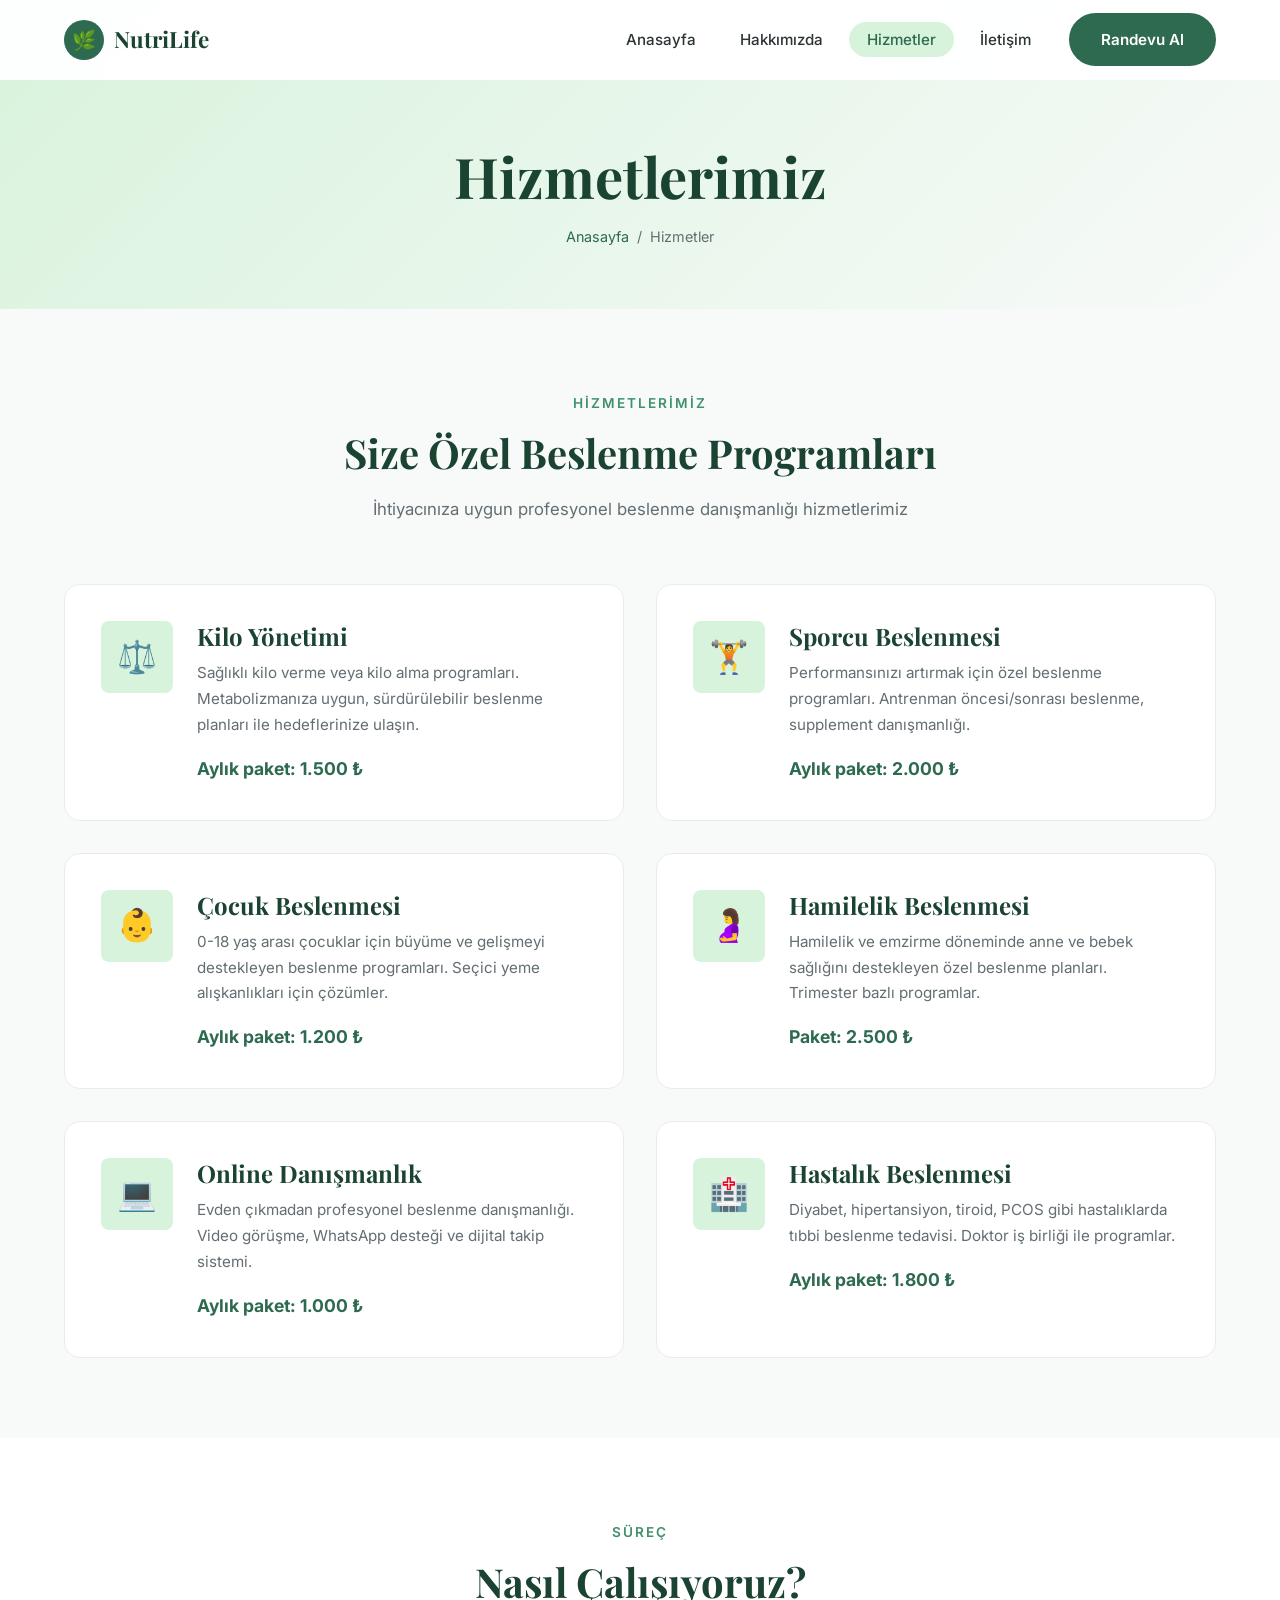
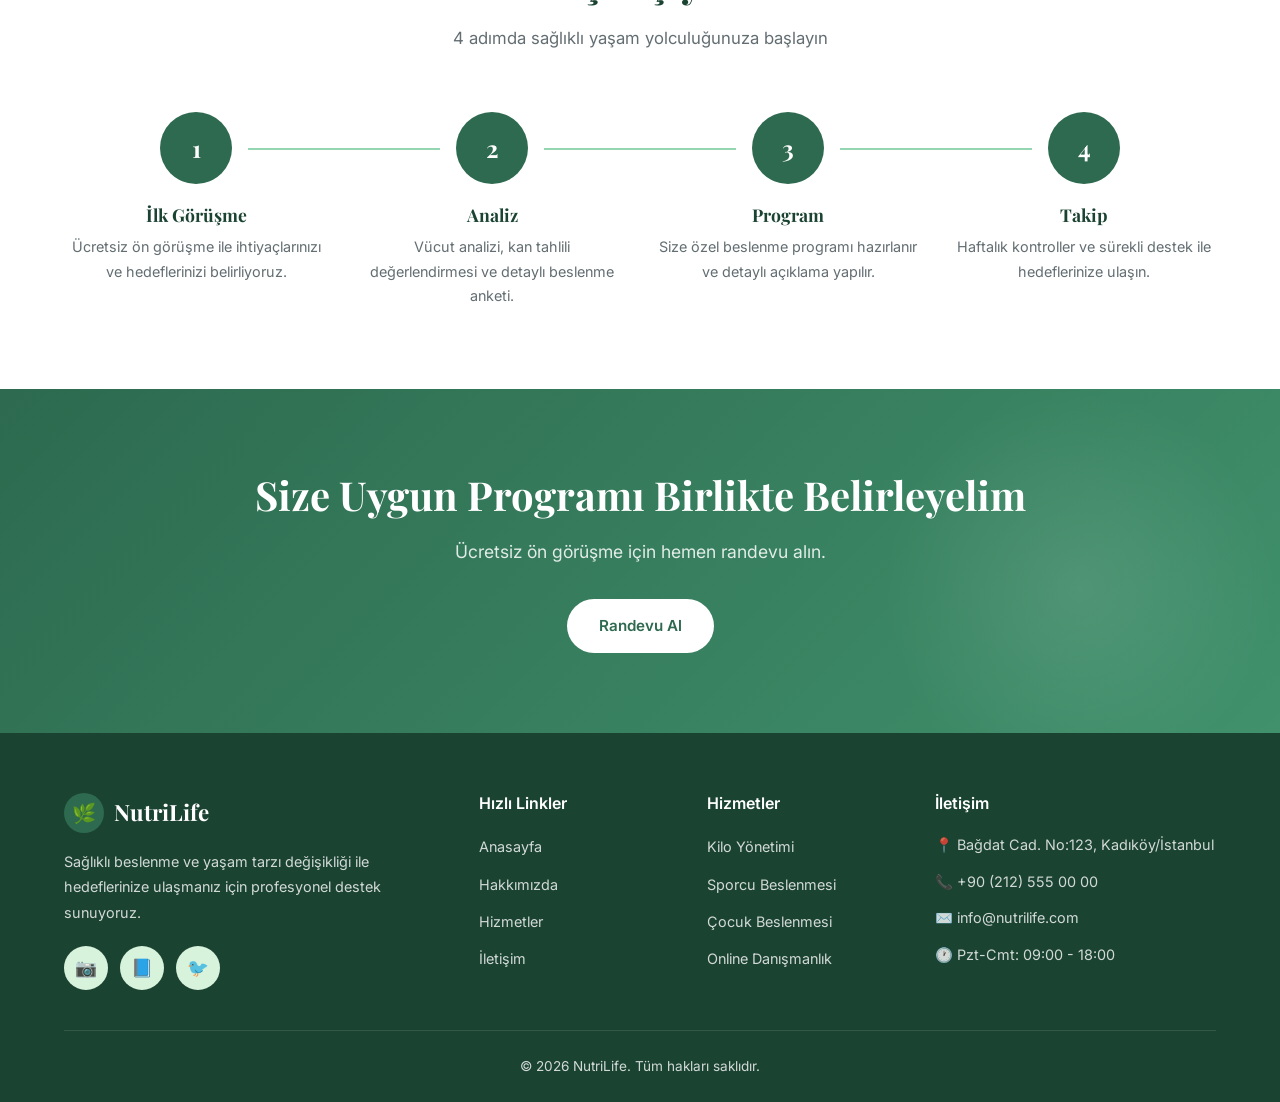
==== hizmetler.html @ 3c8396ca "Add files via upload" ====
<!DOCTYPE html>
<html lang="tr">
<head>
  <meta charset="UTF-8">
  <meta name="viewport" content="width=device-width, initial-scale=1.0">
  <meta name="description" content="NutriLife beslenme danışmanlığı hizmetleri. Kilo yönetimi, sporcu beslenmesi, çocuk beslenmesi ve daha fazlası.">
  <title>Hizmetler | NutriLife</title>
  <link rel="preconnect" href="https://fonts.googleapis.com">
  <link rel="preconnect" href="https://fonts.gstatic.com" crossorigin>
  <link href="https://fonts.googleapis.com/css2?family=Inter:wght@400;500;600;700&family=Playfair+Display:wght@600;700&display=swap" rel="stylesheet">
  <link rel="stylesheet" href="css/style.css">
</head>
<body>

  <!-- Header -->
  <header class="header">
    <div class="container">
      <a href="index.html" class="logo">
        <span class="logo-icon">🌿</span>
        NutriLife
      </a>
      <nav class="nav">
        <ul class="nav-list">
          <li><a href="index.html" class="nav-link">Anasayfa</a></li>
          <li><a href="hakkimizda.html" class="nav-link">Hakkımızda</a></li>
          <li><a href="hizmetler.html" class="nav-link active">Hizmetler</a></li>
          <li><a href="iletisim.html" class="nav-link">İletişim</a></li>
          <li class="nav-cta"><a href="iletisim.html" class="btn btn-primary">Randevu Al</a></li>
        </ul>
      </nav>
      <button class="menu-toggle" aria-label="Menüyü aç/kapat">
        <span></span>
        <span></span>
        <span></span>
      </button>
    </div>
  </header>

  <!-- Page Header -->
  <section class="page-header">
    <div class="container">
      <h1>Hizmetlerimiz</h1>
      <nav class="breadcrumb">
        <a href="index.html">Anasayfa</a>
        <span>/</span>
        <span>Hizmetler</span>
      </nav>
    </div>
  </section>

  <!-- Services -->
  <section class="services-section">
    <div class="container">
      <div class="section-header fade-in">
        <span class="section-label">Hizmetlerimiz</span>
        <h2 class="section-title">Size Özel Beslenme Programları</h2>
        <p class="section-desc">İhtiyacınıza uygun profesyonel beslenme danışmanlığı hizmetlerimiz</p>
      </div>
      <div class="services-grid">
        <div class="service-card fade-in">
          <div class="service-icon">⚖️</div>
          <div class="service-content">
            <h3>Kilo Yönetimi</h3>
            <p>Sağlıklı kilo verme veya kilo alma programları. Metabolizmanıza uygun, sürdürülebilir beslenme planları ile hedeflerinize ulaşın.</p>
            <span class="service-price">Aylık paket: 1.500 ₺</span>
          </div>
        </div>
        <div class="service-card fade-in">
          <div class="service-icon">🏋️</div>
          <div class="service-content">
            <h3>Sporcu Beslenmesi</h3>
            <p>Performansınızı artırmak için özel beslenme programları. Antrenman öncesi/sonrası beslenme, supplement danışmanlığı.</p>
            <span class="service-price">Aylık paket: 2.000 ₺</span>
          </div>
        </div>
        <div class="service-card fade-in">
          <div class="service-icon">👶</div>
          <div class="service-content">
            <h3>Çocuk Beslenmesi</h3>
            <p>0-18 yaş arası çocuklar için büyüme ve gelişmeyi destekleyen beslenme programları. Seçici yeme alışkanlıkları için çözümler.</p>
            <span class="service-price">Aylık paket: 1.200 ₺</span>
          </div>
        </div>
        <div class="service-card fade-in">
          <div class="service-icon">🤰</div>
          <div class="service-content">
            <h3>Hamilelik Beslenmesi</h3>
            <p>Hamilelik ve emzirme döneminde anne ve bebek sağlığını destekleyen özel beslenme planları. Trimester bazlı programlar.</p>
            <span class="service-price">Paket: 2.500 ₺</span>
          </div>
        </div>
        <div class="service-card fade-in">
          <div class="service-icon">💻</div>
          <div class="service-content">
            <h3>Online Danışmanlık</h3>
            <p>Evden çıkmadan profesyonel beslenme danışmanlığı. Video görüşme, WhatsApp desteği ve dijital takip sistemi.</p>
            <span class="service-price">Aylık paket: 1.000 ₺</span>
          </div>
        </div>
        <div class="service-card fade-in">
          <div class="service-icon">🏥</div>
          <div class="service-content">
            <h3>Hastalık Beslenmesi</h3>
            <p>Diyabet, hipertansiyon, tiroid, PCOS gibi hastalıklarda tıbbi beslenme tedavisi. Doktor iş birliği ile programlar.</p>
            <span class="service-price">Aylık paket: 1.800 ₺</span>
          </div>
        </div>
      </div>
    </div>
  </section>

  <!-- Process -->
  <section class="process-section">
    <div class="container">
      <div class="section-header fade-in">
        <span class="section-label">Süreç</span>
        <h2 class="section-title">Nasıl Çalışıyoruz?</h2>
        <p class="section-desc">4 adımda sağlıklı yaşam yolculuğunuza başlayın</p>
      </div>
      <div class="process-steps">
        <div class="process-step fade-in">
          <div class="step-number">1</div>
          <h3>İlk Görüşme</h3>
          <p>Ücretsiz ön görüşme ile ihtiyaçlarınızı ve hedeflerinizi belirliyoruz.</p>
        </div>
        <div class="process-step fade-in">
          <div class="step-number">2</div>
          <h3>Analiz</h3>
          <p>Vücut analizi, kan tahlili değerlendirmesi ve detaylı beslenme anketi.</p>
        </div>
        <div class="process-step fade-in">
          <div class="step-number">3</div>
          <h3>Program</h3>
          <p>Size özel beslenme programı hazırlanır ve detaylı açıklama yapılır.</p>
        </div>
        <div class="process-step fade-in">
          <div class="step-number">4</div>
          <h3>Takip</h3>
          <p>Haftalık kontroller ve sürekli destek ile hedeflerinize ulaşın.</p>
        </div>
      </div>
    </div>
  </section>

  <!-- CTA -->
  <section class="cta-banner">
    <div class="container">
      <div class="cta-content fade-in">
        <h2>Size Uygun Programı Birlikte Belirleyelim</h2>
        <p>Ücretsiz ön görüşme için hemen randevu alın.</p>
        <a href="iletisim.html" class="btn btn-white">Randevu Al</a>
      </div>
    </div>
  </section>

  <!-- Footer -->
  <footer class="footer">
    <div class="container">
      <div class="footer-grid">
        <div class="footer-brand">
          <a href="index.html" class="logo">
            <span class="logo-icon">🌿</span>
            NutriLife
          </a>
          <p>Sağlıklı beslenme ve yaşam tarzı değişikliği ile hedeflerinize ulaşmanız için profesyonel destek sunuyoruz.</p>
          <div class="social-links">
            <a href="#" class="social-link" aria-label="Instagram">📷</a>
            <a href="#" class="social-link" aria-label="Facebook">📘</a>
            <a href="#" class="social-link" aria-label="Twitter">🐦</a>
          </div>
        </div>
        <div>
          <h4>Hızlı Linkler</h4>
          <ul class="footer-links">
            <li><a href="index.html">Anasayfa</a></li>
            <li><a href="hakkimizda.html">Hakkımızda</a></li>
            <li><a href="hizmetler.html">Hizmetler</a></li>
            <li><a href="iletisim.html">İletişim</a></li>
          </ul>
        </div>
        <div>
          <h4>Hizmetler</h4>
          <ul class="footer-links">
            <li><a href="hizmetler.html">Kilo Yönetimi</a></li>
            <li><a href="hizmetler.html">Sporcu Beslenmesi</a></li>
            <li><a href="hizmetler.html">Çocuk Beslenmesi</a></li>
            <li><a href="hizmetler.html">Online Danışmanlık</a></li>
          </ul>
        </div>
        <div>
          <h4>İletişim</h4>
          <ul class="footer-contact">
            <li>📍 Bağdat Cad. No:123, Kadıköy/İstanbul</li>
            <li>📞 +90 (212) 555 00 00</li>
            <li>✉️ info@nutrilife.com</li>
            <li>🕐 Pzt-Cmt: 09:00 - 18:00</li>
          </ul>
        </div>
      </div>
      <div class="footer-bottom">
        <p>&copy; 2026 NutriLife. Tüm hakları saklıdır.</p>
      </div>
    </div>
  </footer>

  <script src="js/main.js"></script>
</body>
</html>
---- css/style.css ----
/* ============================================
   Diyetisyen Web Sitesi - Ana Stil Dosyası
   ============================================ */

:root {
  --color-primary: #2d6a4f;
  --color-primary-dark: #1b4332;
  --color-primary-light: #40916c;
  --color-accent: #95d5b2;
  --color-accent-light: #d8f3dc;
  --color-bg: #f8faf9;
  --color-bg-alt: #ffffff;
  --color-text: #2d3436;
  --color-text-muted: #636e72;
  --color-border: #e9ecef;
  --color-white: #ffffff;
  --color-shadow: rgba(45, 106, 79, 0.12);
  --font-heading: 'Playfair Display', Georgia, serif;
  --font-body: 'Inter', -apple-system, BlinkMacSystemFont, sans-serif;
  --radius-sm: 8px;
  --radius-md: 16px;
  --radius-lg: 24px;
  --transition: 0.3s cubic-bezier(0.4, 0, 0.2, 1);
  --header-height: 80px;
}

*,
*::before,
*::after {
  box-sizing: border-box;
  margin: 0;
  padding: 0;
}

html {
  scroll-behavior: smooth;
}

body {
  font-family: var(--font-body);
  font-size: 16px;
  line-height: 1.7;
  color: var(--color-text);
  background-color: var(--color-bg);
  overflow-x: hidden;
}

img {
  max-width: 100%;
  height: auto;
  display: block;
}

a {
  text-decoration: none;
  color: inherit;
  transition: color var(--transition);
}

ul {
  list-style: none;
}

.container {
  width: 100%;
  max-width: 1200px;
  margin: 0 auto;
  padding: 0 24px;
}

/* ---- Typography ---- */
h1, h2, h3, h4 {
  font-family: var(--font-heading);
  font-weight: 700;
  line-height: 1.3;
  color: var(--color-primary-dark);
}

h1 { font-size: clamp(2.2rem, 5vw, 3.5rem); }
h2 { font-size: clamp(1.8rem, 4vw, 2.5rem); }
h3 { font-size: clamp(1.2rem, 2.5vw, 1.5rem); }

.section-label {
  display: inline-block;
  font-size: 0.85rem;
  font-weight: 600;
  letter-spacing: 2px;
  text-transform: uppercase;
  color: var(--color-primary-light);
  margin-bottom: 12px;
}

.section-title {
  margin-bottom: 16px;
}

.section-desc {
  color: var(--color-text-muted);
  max-width: 600px;
  font-size: 1.05rem;
}

/* ---- Buttons ---- */
.btn {
  display: inline-flex;
  align-items: center;
  justify-content: center;
  gap: 8px;
  padding: 14px 32px;
  font-family: var(--font-body);
  font-size: 0.95rem;
  font-weight: 600;
  border: none;
  border-radius: 50px;
  cursor: pointer;
  transition: all var(--transition);
}

.btn-primary {
  background: var(--color-primary);
  color: var(--color-white);
}

.btn-primary:hover {
  background: var(--color-primary-dark);
  transform: translateY(-2px);
  box-shadow: 0 8px 24px var(--color-shadow);
}

.btn-outline {
  background: transparent;
  color: var(--color-primary);
  border: 2px solid var(--color-primary);
}

.btn-outline:hover {
  background: var(--color-primary);
  color: var(--color-white);
  transform: translateY(-2px);
}

.btn-white {
  background: var(--color-white);
  color: var(--color-primary);
}

.btn-white:hover {
  background: var(--color-accent-light);
  transform: translateY(-2px);
  box-shadow: 0 8px 24px rgba(0, 0, 0, 0.15);
}

/* ---- Header / Navigation ---- */
.header {
  position: fixed;
  top: 0;
  left: 0;
  width: 100%;
  height: var(--header-height);
  background: rgba(255, 255, 255, 0.95);
  backdrop-filter: blur(12px);
  z-index: 1000;
  border-bottom: 1px solid transparent;
  transition: all var(--transition);
}

.header.scrolled {
  border-bottom-color: var(--color-border);
  box-shadow: 0 4px 20px var(--color-shadow);
}

.header .container {
  display: flex;
  align-items: center;
  justify-content: space-between;
  height: 100%;
}

.logo {
  display: flex;
  align-items: center;
  gap: 10px;
  font-family: var(--font-heading);
  font-size: 1.4rem;
  font-weight: 700;
  color: var(--color-primary-dark);
}

.logo-icon {
  width: 40px;
  height: 40px;
  background: var(--color-primary);
  border-radius: 50%;
  display: flex;
  align-items: center;
  justify-content: center;
  color: var(--color-white);
  font-size: 1.2rem;
}

.nav-list {
  display: flex;
  align-items: center;
  gap: 8px;
}

.nav-link {
  padding: 8px 18px;
  font-size: 0.95rem;
  font-weight: 500;
  color: var(--color-text);
  border-radius: 50px;
  transition: all var(--transition);
}

.nav-link:hover,
.nav-link.active {
  color: var(--color-primary);
  background: var(--color-accent-light);
}

.nav-cta {
  margin-left: 12px;
}

.menu-toggle {
  display: none;
  flex-direction: column;
  gap: 5px;
  background: none;
  border: none;
  cursor: pointer;
  padding: 8px;
}

.menu-toggle span {
  display: block;
  width: 24px;
  height: 2px;
  background: var(--color-primary-dark);
  border-radius: 2px;
  transition: all var(--transition);
}

.menu-toggle.active span:nth-child(1) {
  transform: rotate(45deg) translate(5px, 5px);
}

.menu-toggle.active span:nth-child(2) {
  opacity: 0;
}

.menu-toggle.active span:nth-child(3) {
  transform: rotate(-45deg) translate(5px, -5px);
}

/* ---- Hero Section ---- */
.hero {
  padding: calc(var(--header-height) + 60px) 0 80px;
  background: linear-gradient(135deg, var(--color-accent-light) 0%, var(--color-bg) 50%, #e8f5e9 100%);
  position: relative;
  overflow: hidden;
}

.hero::before {
  content: '';
  position: absolute;
  top: -50%;
  right: -20%;
  width: 600px;
  height: 600px;
  background: radial-gradient(circle, var(--color-accent) 0%, transparent 70%);
  opacity: 0.3;
  border-radius: 50%;
}

.hero .container {
  display: grid;
  grid-template-columns: 1fr 1fr;
  gap: 60px;
  align-items: center;
}

.hero-content {
  position: relative;
  z-index: 1;
}

.hero-badge {
  display: inline-flex;
  align-items: center;
  gap: 8px;
  padding: 8px 16px;
  background: var(--color-white);
  border-radius: 50px;
  font-size: 0.85rem;
  font-weight: 500;
  color: var(--color-primary);
  margin-bottom: 24px;
  box-shadow: 0 4px 12px var(--color-shadow);
}

.hero-badge::before {
  content: '';
  width: 8px;
  height: 8px;
  background: var(--color-primary-light);
  border-radius: 50%;
}

.hero h1 {
  margin-bottom: 20px;
}

.hero h1 span {
  color: var(--color-primary);
}

.hero-text {
  font-size: 1.1rem;
  color: var(--color-text-muted);
  margin-bottom: 32px;
  max-width: 480px;
}

.hero-buttons {
  display: flex;
  gap: 16px;
  flex-wrap: wrap;
}

.hero-stats {
  display: flex;
  gap: 40px;
  margin-top: 48px;
  padding-top: 32px;
  border-top: 1px solid var(--color-border);
}

.stat-item strong {
  display: block;
  font-family: var(--font-heading);
  font-size: 2rem;
  color: var(--color-primary);
}

.stat-item span {
  font-size: 0.85rem;
  color: var(--color-text-muted);
}

.hero-image {
  position: relative;
  z-index: 1;
}

.hero-image-wrapper {
  position: relative;
  border-radius: var(--radius-lg);
  overflow: hidden;
  box-shadow: 0 20px 60px var(--color-shadow);
}

.hero-image-wrapper img {
  width: 100%;
  height: 500px;
  object-fit: cover;
}

.hero-float-card {
  position: absolute;
  bottom: 24px;
  left: -24px;
  background: var(--color-white);
  padding: 16px 20px;
  border-radius: var(--radius-md);
  box-shadow: 0 8px 32px var(--color-shadow);
  display: flex;
  align-items: center;
  gap: 12px;
}

.hero-float-card .icon {
  width: 48px;
  height: 48px;
  background: var(--color-accent-light);
  border-radius: 50%;
  display: flex;
  align-items: center;
  justify-content: center;
  font-size: 1.4rem;
}

.hero-float-card strong {
  display: block;
  font-size: 0.95rem;
  color: var(--color-primary-dark);
}

.hero-float-card span {
  font-size: 0.8rem;
  color: var(--color-text-muted);
}

/* ---- Features / Services Preview ---- */
.features {
  padding: 100px 0;
}

.section-header {
  text-align: center;
  margin-bottom: 60px;
}

.section-header .section-desc {
  margin: 0 auto;
}

.features-grid {
  display: grid;
  grid-template-columns: repeat(3, 1fr);
  gap: 32px;
}

.feature-card {
  background: var(--color-bg-alt);
  padding: 40px 32px;
  border-radius: var(--radius-md);
  border: 1px solid var(--color-border);
  transition: all var(--transition);
  text-align: center;
}

.feature-card:hover {
  transform: translateY(-8px);
  box-shadow: 0 16px 48px var(--color-shadow);
  border-color: var(--color-accent);
}

.feature-icon {
  width: 64px;
  height: 64px;
  background: var(--color-accent-light);
  border-radius: 50%;
  display: flex;
  align-items: center;
  justify-content: center;
  font-size: 1.8rem;
  margin: 0 auto 24px;
  transition: all var(--transition);
}

.feature-card:hover .feature-icon {
  background: var(--color-primary);
  transform: scale(1.1);
}

.feature-card h3 {
  margin-bottom: 12px;
}

.feature-card p {
  color: var(--color-text-muted);
  font-size: 0.95rem;
}

/* ---- About Preview ---- */
.about-preview {
  padding: 100px 0;
  background: var(--color-bg-alt);
}

.about-grid {
  display: grid;
  grid-template-columns: 1fr 1fr;
  gap: 60px;
  align-items: center;
}

.about-image {
  position: relative;
}

.about-image img {
  border-radius: var(--radius-lg);
  width: 100%;
  height: 450px;
  object-fit: cover;
}

.about-image-badge {
  position: absolute;
  top: 24px;
  right: -24px;
  background: var(--color-primary);
  color: var(--color-white);
  padding: 20px 24px;
  border-radius: var(--radius-md);
  text-align: center;
}

.about-image-badge strong {
  display: block;
  font-family: var(--font-heading);
  font-size: 2.5rem;
  color: var(--color-white);
}

.about-image-badge span {
  font-size: 0.85rem;
  opacity: 0.9;
}

.about-content .section-label {
  text-align: left;
}

.about-list {
  margin: 24px 0 32px;
}

.about-list li {
  display: flex;
  align-items: center;
  gap: 12px;
  padding: 10px 0;
  font-weight: 500;
}

.about-list li::before {
  content: '✓';
  width: 28px;
  height: 28px;
  background: var(--color-accent-light);
  color: var(--color-primary);
  border-radius: 50%;
  display: flex;
  align-items: center;
  justify-content: center;
  font-size: 0.8rem;
  font-weight: 700;
  flex-shrink: 0;
}

/* ---- CTA Banner ---- */
.cta-banner {
  padding: 80px 0;
  background: linear-gradient(135deg, var(--color-primary) 0%, var(--color-primary-light) 100%);
  position: relative;
  overflow: hidden;
}

.cta-banner::before {
  content: '';
  position: absolute;
  top: 0;
  right: 0;
  width: 400px;
  height: 400px;
  background: radial-gradient(circle, rgba(255,255,255,0.1) 0%, transparent 70%);
  border-radius: 50%;
}

.cta-content {
  text-align: center;
  position: relative;
  z-index: 1;
}

.cta-content h2 {
  color: var(--color-white);
  margin-bottom: 16px;
}

.cta-content p {
  color: rgba(255, 255, 255, 0.85);
  font-size: 1.1rem;
  margin-bottom: 32px;
  max-width: 500px;
  margin-left: auto;
  margin-right: auto;
}

/* ---- Testimonials ---- */
.testimonials {
  padding: 100px 0;
}

.testimonials-grid {
  display: grid;
  grid-template-columns: repeat(3, 1fr);
  gap: 32px;
}

.testimonial-card {
  background: var(--color-bg-alt);
  padding: 32px;
  border-radius: var(--radius-md);
  border: 1px solid var(--color-border);
  transition: all var(--transition);
}

.testimonial-card:hover {
  box-shadow: 0 12px 40px var(--color-shadow);
}

.testimonial-stars {
  color: #f9a825;
  font-size: 1.1rem;
  margin-bottom: 16px;
  letter-spacing: 2px;
}

.testimonial-text {
  color: var(--color-text-muted);
  font-style: italic;
  margin-bottom: 24px;
  line-height: 1.8;
}

.testimonial-author {
  display: flex;
  align-items: center;
  gap: 12px;
}

.testimonial-avatar {
  width: 48px;
  height: 48px;
  background: var(--color-accent-light);
  border-radius: 50%;
  display: flex;
  align-items: center;
  justify-content: center;
  font-weight: 700;
  color: var(--color-primary);
  font-size: 1.1rem;
}

.testimonial-author strong {
  display: block;
  font-size: 0.95rem;
  color: var(--color-primary-dark);
}

.testimonial-author span {
  font-size: 0.8rem;
  color: var(--color-text-muted);
}

/* ---- Page Header (Inner Pages) ---- */
.page-header {
  padding: calc(var(--header-height) + 60px) 0 60px;
  background: linear-gradient(135deg, var(--color-accent-light) 0%, var(--color-bg) 100%);
  text-align: center;
}

.page-header h1 {
  margin-bottom: 12px;
}

.breadcrumb {
  display: flex;
  align-items: center;
  justify-content: center;
  gap: 8px;
  font-size: 0.9rem;
  color: var(--color-text-muted);
}

.breadcrumb a {
  color: var(--color-primary);
}

.breadcrumb a:hover {
  text-decoration: underline;
}

/* ---- Services Page ---- */
.services-section {
  padding: 80px 0;
}

.services-grid {
  display: grid;
  grid-template-columns: repeat(2, 1fr);
  gap: 32px;
}

.service-card {
  display: flex;
  gap: 24px;
  background: var(--color-bg-alt);
  padding: 36px;
  border-radius: var(--radius-md);
  border: 1px solid var(--color-border);
  transition: all var(--transition);
}

.service-card:hover {
  transform: translateY(-4px);
  box-shadow: 0 12px 40px var(--color-shadow);
  border-color: var(--color-accent);
}

.service-icon {
  width: 72px;
  height: 72px;
  background: var(--color-accent-light);
  border-radius: var(--radius-sm);
  display: flex;
  align-items: center;
  justify-content: center;
  font-size: 2rem;
  flex-shrink: 0;
  transition: all var(--transition);
}

.service-card:hover .service-icon {
  background: var(--color-primary);
}

.service-content h3 {
  margin-bottom: 8px;
}

.service-content p {
  color: var(--color-text-muted);
  font-size: 0.95rem;
  margin-bottom: 16px;
}

.service-price {
  font-weight: 700;
  color: var(--color-primary);
  font-size: 1.1rem;
}

.process-section {
  padding: 80px 0;
  background: var(--color-bg-alt);
}

.process-steps {
  display: grid;
  grid-template-columns: repeat(4, 1fr);
  gap: 32px;
  margin-top: 48px;
}

.process-step {
  text-align: center;
  position: relative;
}

.process-step::after {
  content: '';
  position: absolute;
  top: 36px;
  right: -16px;
  width: calc(100% - 72px);
  height: 2px;
  background: var(--color-accent);
  transform: translateX(50%);
}

.process-step:last-child::after {
  display: none;
}

.step-number {
  width: 72px;
  height: 72px;
  background: var(--color-primary);
  color: var(--color-white);
  border-radius: 50%;
  display: flex;
  align-items: center;
  justify-content: center;
  font-family: var(--font-heading);
  font-size: 1.5rem;
  font-weight: 700;
  margin: 0 auto 20px;
}

.process-step h3 {
  margin-bottom: 8px;
  font-size: 1.1rem;
}

.process-step p {
  color: var(--color-text-muted);
  font-size: 0.9rem;
}

/* ---- About Page ---- */
.about-section {
  padding: 80px 0;
}

.about-detail-grid {
  display: grid;
  grid-template-columns: 1fr 1fr;
  gap: 60px;
  align-items: center;
}

.about-detail-image img {
  border-radius: var(--radius-lg);
  width: 100%;
  height: 450px;
  object-fit: cover;
}

.about-detail-content p {
  color: var(--color-text-muted);
  margin-bottom: 16px;
}

.values-section {
  padding: 80px 0;
  background: var(--color-bg-alt);
}

.values-grid {
  display: grid;
  grid-template-columns: repeat(4, 1fr);
  gap: 32px;
  margin-top: 48px;
}

.value-card {
  text-align: center;
  padding: 32px 24px;
}

.value-icon {
  width: 56px;
  height: 56px;
  background: var(--color-accent-light);
  border-radius: 50%;
  display: flex;
  align-items: center;
  justify-content: center;
  font-size: 1.5rem;
  margin: 0 auto 16px;
}

.value-card h3 {
  margin-bottom: 8px;
  font-size: 1.1rem;
}

.value-card p {
  color: var(--color-text-muted);
  font-size: 0.9rem;
}

.team-section {
  padding: 80px 0;
}

.team-grid {
  display: grid;
  grid-template-columns: repeat(3, 1fr);
  gap: 32px;
  margin-top: 48px;
}

.team-card {
  background: var(--color-bg-alt);
  border-radius: var(--radius-md);
  overflow: hidden;
  border: 1px solid var(--color-border);
  transition: all var(--transition);
  text-align: center;
}

.team-card:hover {
  transform: translateY(-8px);
  box-shadow: 0 16px 48px var(--color-shadow);
}

.team-photo {
  width: 100%;
  height: 280px;
  object-fit: cover;
  background: var(--color-accent-light);
  display: flex;
  align-items: center;
  justify-content: center;
  font-size: 4rem;
}

.team-info {
  padding: 24px;
}

.team-info h3 {
  margin-bottom: 4px;
}

.team-info .role {
  color: var(--color-primary);
  font-size: 0.9rem;
  font-weight: 500;
  margin-bottom: 12px;
}

.team-info p {
  color: var(--color-text-muted);
  font-size: 0.9rem;
}

/* ---- Contact Page ---- */
.contact-section {
  padding: 80px 0;
}

.contact-grid {
  display: grid;
  grid-template-columns: 1fr 1.2fr;
  gap: 60px;
}

.contact-info h2 {
  margin-bottom: 16px;
}

.contact-info > p {
  color: var(--color-text-muted);
  margin-bottom: 32px;
}

.contact-items {
  display: flex;
  flex-direction: column;
  gap: 24px;
  margin-bottom: 32px;
}

.contact-item {
  display: flex;
  align-items: flex-start;
  gap: 16px;
}

.contact-item-icon {
  width: 48px;
  height: 48px;
  background: var(--color-accent-light);
  border-radius: var(--radius-sm);
  display: flex;
  align-items: center;
  justify-content: center;
  font-size: 1.2rem;
  flex-shrink: 0;
}

.contact-item strong {
  display: block;
  font-size: 0.95rem;
  color: var(--color-primary-dark);
  margin-bottom: 4px;
}

.contact-item span,
.contact-item a {
  font-size: 0.9rem;
  color: var(--color-text-muted);
}

.contact-item a:hover {
  color: var(--color-primary);
}

.social-links {
  display: flex;
  gap: 12px;
}

.social-link {
  width: 44px;
  height: 44px;
  background: var(--color-accent-light);
  border-radius: 50%;
  display: flex;
  align-items: center;
  justify-content: center;
  font-size: 1.1rem;
  transition: all var(--transition);
}

.social-link:hover {
  background: var(--color-primary);
  color: var(--color-white);
  transform: translateY(-3px);
}

/* ---- Contact Form ---- */
.contact-form-wrapper {
  background: var(--color-bg-alt);
  padding: 40px;
  border-radius: var(--radius-md);
  border: 1px solid var(--color-border);
  box-shadow: 0 8px 32px var(--color-shadow);
}

.contact-form-wrapper h3 {
  margin-bottom: 24px;
}

.form-group {
  margin-bottom: 20px;
}

.form-group label {
  display: block;
  font-size: 0.9rem;
  font-weight: 500;
  margin-bottom: 8px;
  color: var(--color-primary-dark);
}

.form-group input,
.form-group textarea,
.form-group select {
  width: 100%;
  padding: 14px 16px;
  font-family: var(--font-body);
  font-size: 0.95rem;
  border: 1px solid var(--color-border);
  border-radius: var(--radius-sm);
  background: var(--color-bg);
  color: var(--color-text);
  transition: all var(--transition);
}

.form-group input:focus,
.form-group textarea:focus,
.form-group select:focus {
  outline: none;
  border-color: var(--color-primary);
  box-shadow: 0 0 0 3px rgba(45, 106, 79, 0.15);
}

.form-group textarea {
  resize: vertical;
  min-height: 120px;
}

.form-row {
  display: grid;
  grid-template-columns: 1fr 1fr;
  gap: 20px;
}

.form-error {
  color: #e74c3c;
  font-size: 0.8rem;
  margin-top: 6px;
  display: none;
}

.form-group.error input,
.form-group.error textarea,
.form-group.error select {
  border-color: #e74c3c;
}

.form-group.error .form-error {
  display: block;
}

.form-success {
  display: none;
  background: var(--color-accent-light);
  color: var(--color-primary-dark);
  padding: 16px 20px;
  border-radius: var(--radius-sm);
  margin-bottom: 20px;
  font-weight: 500;
  text-align: center;
}

.form-success.show {
  display: block;
}

.map-section {
  padding: 0 0 80px;
}

.map-wrapper {
  border-radius: var(--radius-md);
  overflow: hidden;
  height: 400px;
  background: var(--color-accent-light);
  display: flex;
  align-items: center;
  justify-content: center;
  border: 1px solid var(--color-border);
}

.map-placeholder {
  text-align: center;
  color: var(--color-text-muted);
}

.map-placeholder span {
  font-size: 3rem;
  display: block;
  margin-bottom: 12px;
}

/* ---- Footer ---- */
.footer {
  background: var(--color-primary-dark);
  color: rgba(255, 255, 255, 0.8);
  padding: 60px 0 0;
}

.footer-grid {
  display: grid;
  grid-template-columns: 2fr 1fr 1fr 1.5fr;
  gap: 40px;
  padding-bottom: 40px;
  border-bottom: 1px solid rgba(255, 255, 255, 0.1);
}

.footer-brand .logo {
  color: var(--color-white);
  margin-bottom: 16px;
}

.footer-brand p {
  font-size: 0.9rem;
  line-height: 1.8;
  margin-bottom: 20px;
}

.footer h4 {
  color: var(--color-white);
  font-family: var(--font-body);
  font-size: 1rem;
  font-weight: 600;
  margin-bottom: 20px;
}

.footer-links li {
  margin-bottom: 10px;
}

.footer-links a {
  font-size: 0.9rem;
  transition: all var(--transition);
}

.footer-links a:hover {
  color: var(--color-accent);
  padding-left: 4px;
}

.footer-contact li {
  display: flex;
  align-items: center;
  gap: 10px;
  margin-bottom: 12px;
  font-size: 0.9rem;
}

.footer-bottom {
  padding: 24px 0;
  text-align: center;
  font-size: 0.85rem;
}

/* ---- Animations ---- */
.fade-in {
  opacity: 0;
  transform: translateY(30px);
  transition: opacity 0.6s ease, transform 0.6s ease;
}

.fade-in.visible {
  opacity: 1;
  transform: translateY(0);
}

/* ---- Responsive ---- */
@media (max-width: 1024px) {
  .hero .container,
  .about-grid,
  .about-detail-grid,
  .contact-grid {
    grid-template-columns: 1fr;
    gap: 40px;
  }

  .features-grid,
  .testimonials-grid,
  .team-grid {
    grid-template-columns: repeat(2, 1fr);
  }

  .services-grid {
    grid-template-columns: 1fr;
  }

  .process-steps {
    grid-template-columns: repeat(2, 1fr);
  }

  .process-step::after {
    display: none;
  }

  .values-grid {
    grid-template-columns: repeat(2, 1fr);
  }

  .footer-grid {
    grid-template-columns: repeat(2, 1fr);
  }

  .hero-image-wrapper img {
    height: 400px;
  }

  .about-image-badge {
    right: 16px;
  }
}

@media (max-width: 768px) {
  .menu-toggle {
    display: flex;
  }

  .nav {
    position: fixed;
    top: var(--header-height);
    left: 0;
    width: 100%;
    background: var(--color-white);
    padding: 24px;
    border-bottom: 1px solid var(--color-border);
    transform: translateY(-120%);
    opacity: 0;
    transition: all var(--transition);
    box-shadow: 0 8px 32px var(--color-shadow);
  }

  .nav.open {
    transform: translateY(0);
    opacity: 1;
  }

  .nav-list {
    flex-direction: column;
    align-items: stretch;
  }

  .nav-link {
    padding: 12px 16px;
    text-align: center;
  }

  .nav-cta {
    margin-left: 0;
    margin-top: 8px;
  }

  .nav-cta .btn {
    width: 100%;
  }

  .hero-stats {
    gap: 24px;
  }

  .features-grid,
  .testimonials-grid,
  .team-grid,
  .values-grid {
    grid-template-columns: 1fr;
  }

  .process-steps {
    grid-template-columns: 1fr;
  }

  .form-row {
    grid-template-columns: 1fr;
  }

  .footer-grid {
    grid-template-columns: 1fr;
    gap: 32px;
  }

  .hero-float-card {
    left: 16px;
    bottom: 16px;
  }

  .contact-form-wrapper {
    padding: 24px;
  }
}

@media (max-width: 480px) {
  .hero-buttons {
    flex-direction: column;
  }

  .hero-buttons .btn {
    width: 100%;
  }

  .hero-stats {
    flex-direction: column;
    gap: 16px;
  }

  .service-card {
    flex-direction: column;
    text-align: center;
  }

  .service-icon {
    margin: 0 auto;
  }
}
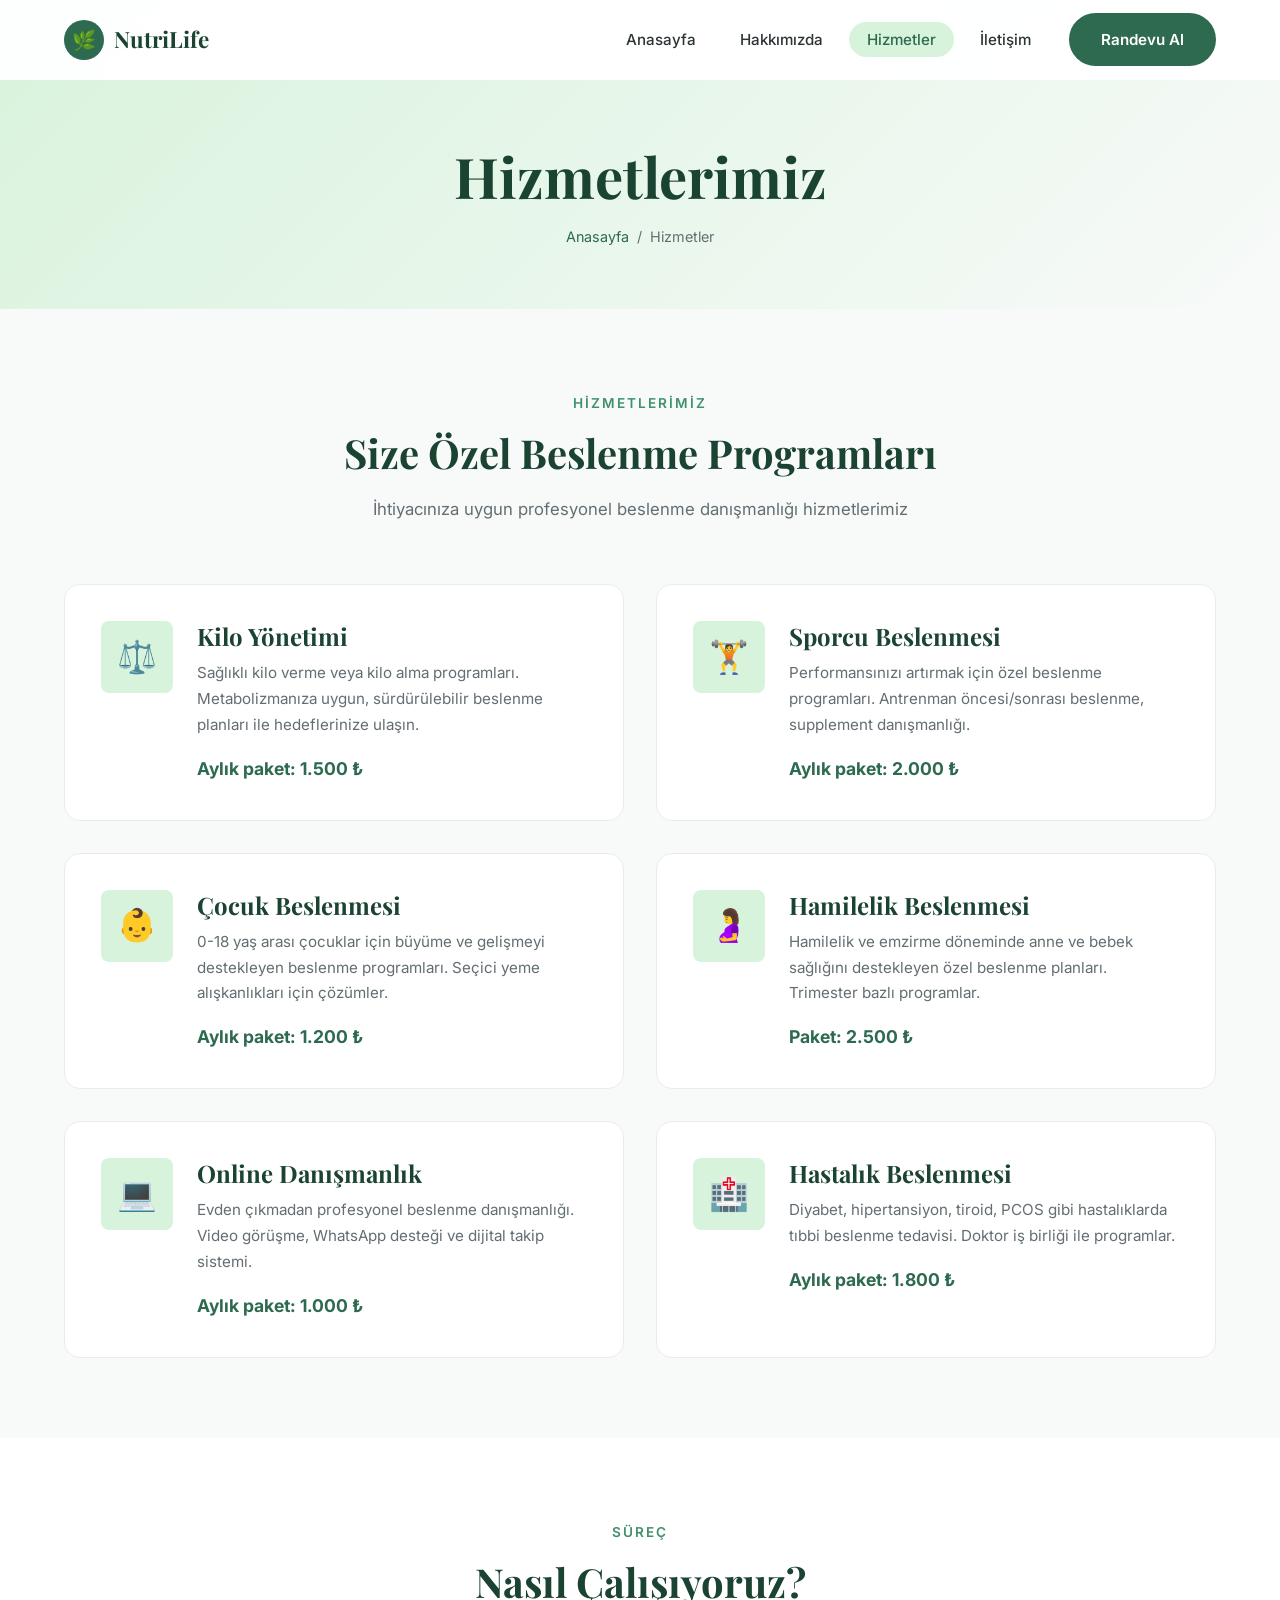
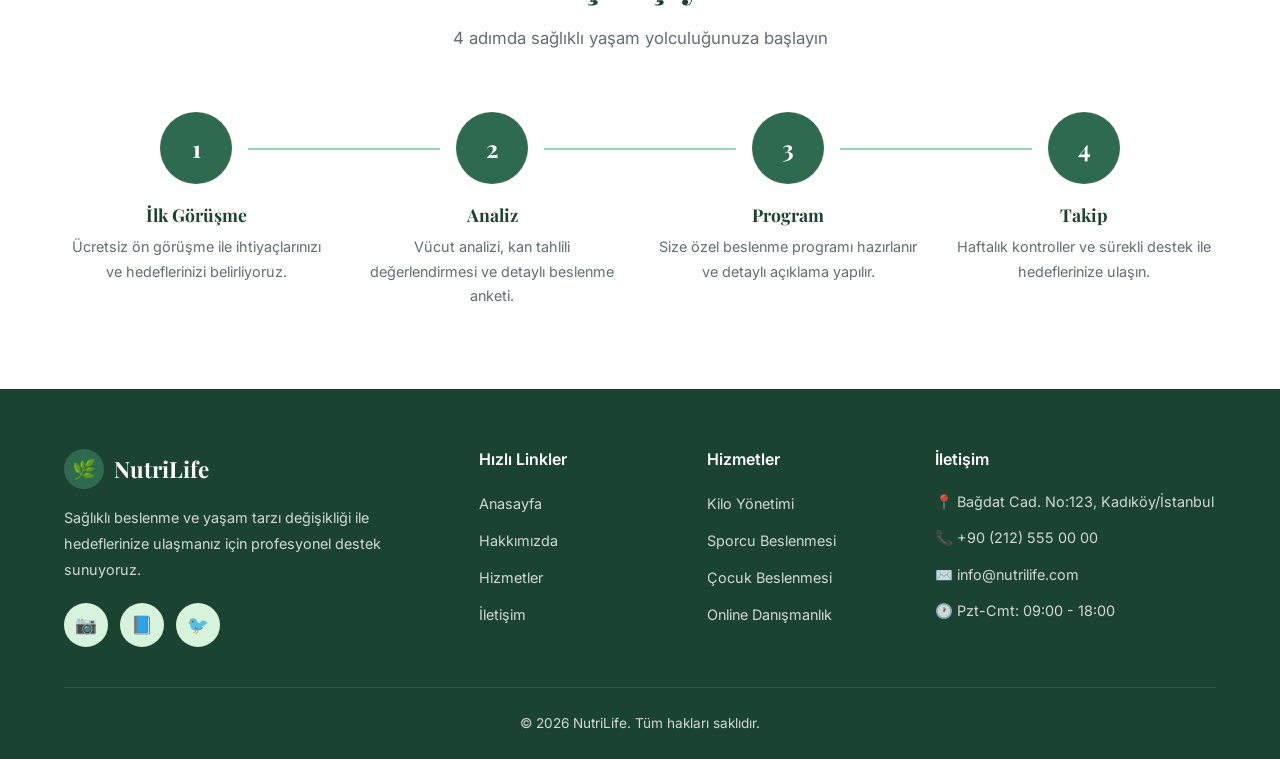
==== commit 8c2f5622: "Update hizmetler.html" ====
--- a/hizmetler.html
+++ b/hizmetler.html
@@ -142,17 +142,6 @@
     </div>
   </section>
 
-  <!-- CTA -->
-  <section class="cta-banner">
-    <div class="container">
-      <div class="cta-content fade-in">
-        <h2>Size Uygun Programı Birlikte Belirleyelim</h2>
-        <p>Ücretsiz ön görüşme için hemen randevu alın.</p>
-        <a href="iletisim.html" class="btn btn-white">Randevu Al</a>
-      </div>
-    </div>
-  </section>
-
   <!-- Footer -->
   <footer class="footer">
     <div class="container">
